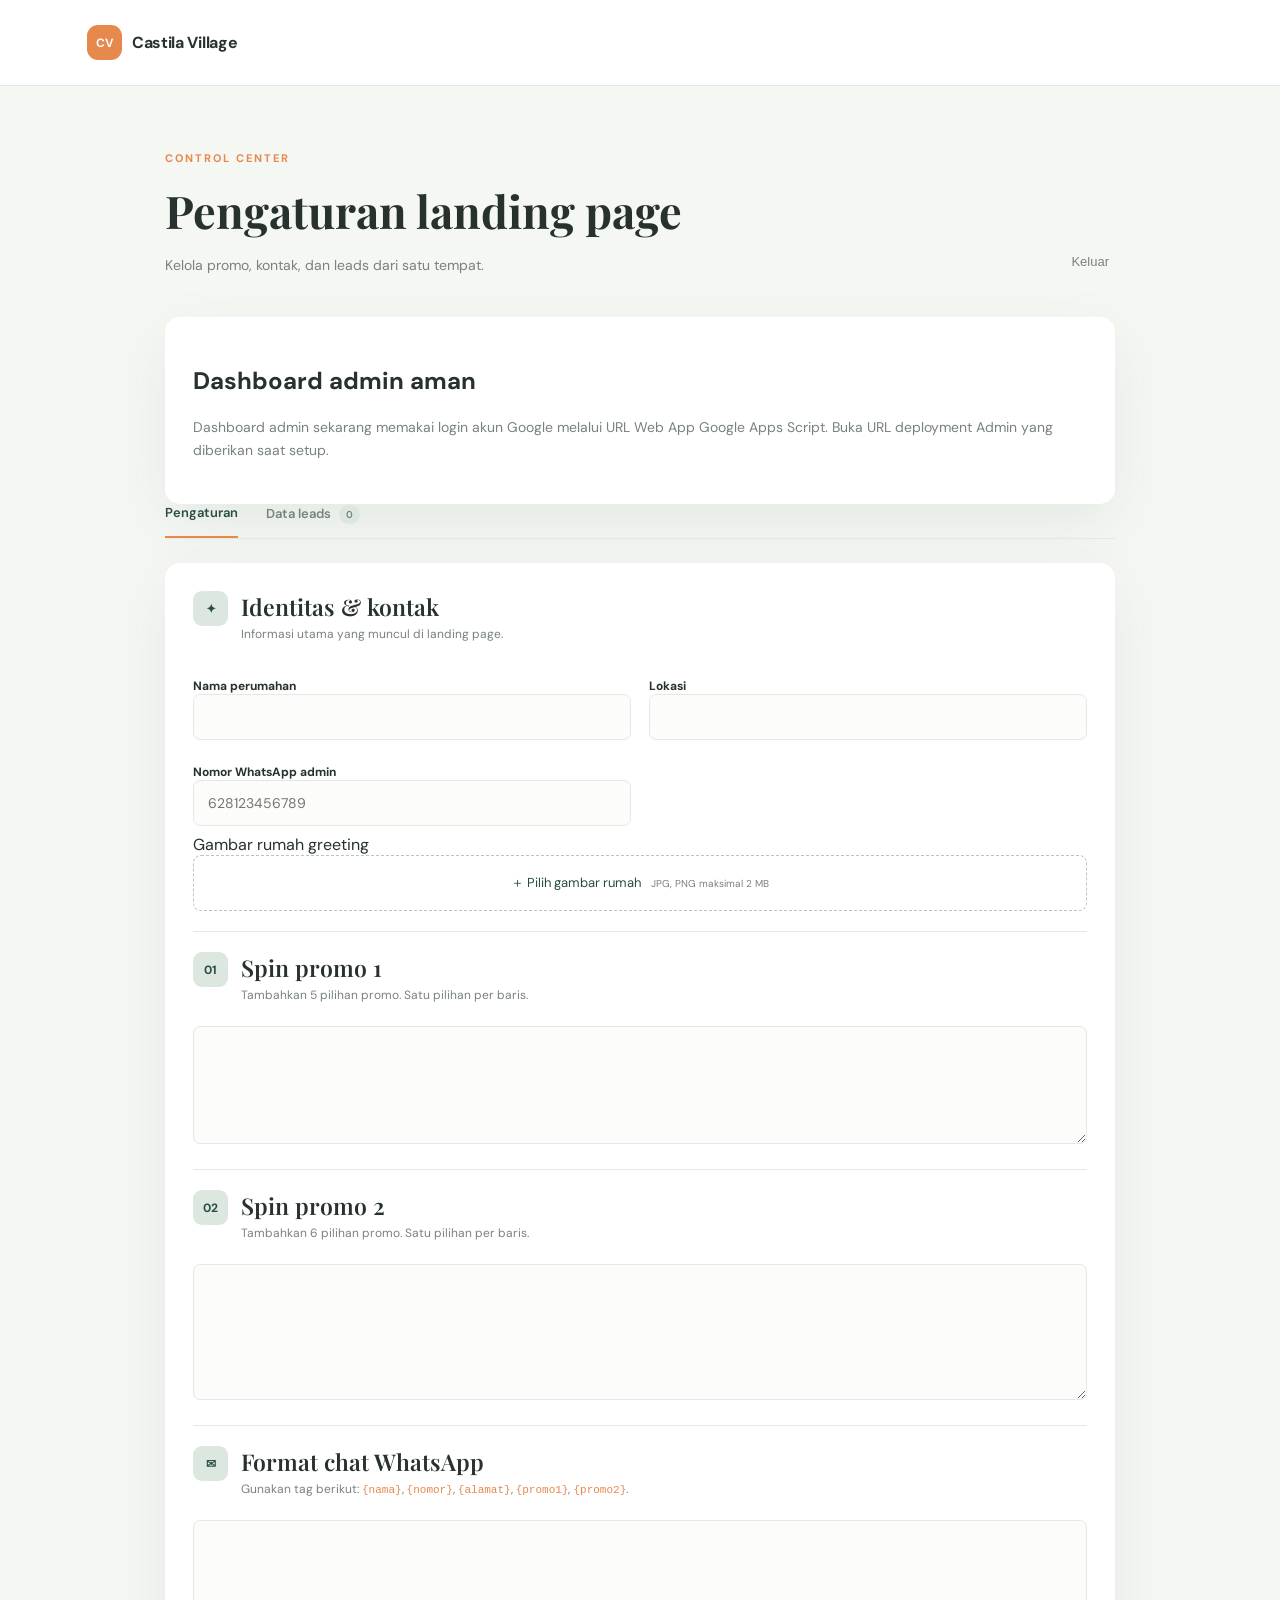
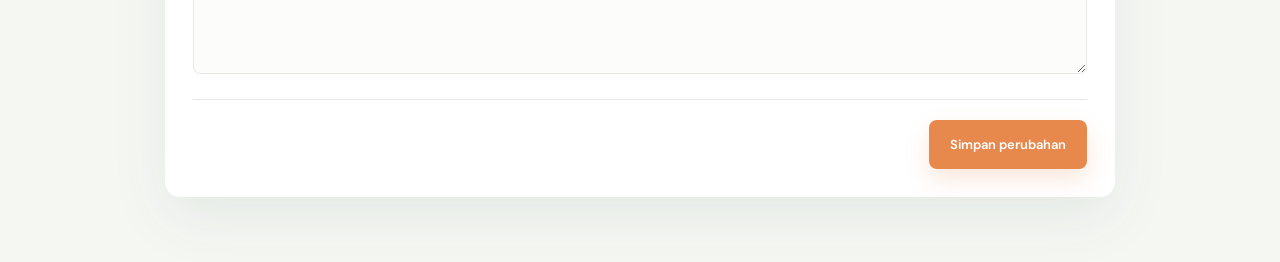
==== admin.html @ 545054b3 "Add files via upload" ====
<!doctype html>
<html lang="id">
<head>
  <meta charset="UTF-8">
  <meta name="viewport" content="width=device-width, initial-scale=1.0">
  <title>Admin | Castila Village</title>
  <link rel="stylesheet" href="styles.css">
</head>
<body class="admin-page">
  <header class="admin-header">
    <a class="brand" href="index.html"><span class="brand-mark">CV</span><span>Castila Village</span></a>
  </header>
  <main class="admin-main">
    <div class="admin-title"><p class="eyebrow">Control center</p><h1>Pengaturan landing page</h1><p class="muted">Kelola promo, kontak, dan leads dari satu tempat.</p><button class="admin-link" id="logout" type="button">Keluar</button></div>
    <section class="admin-panel login-panel" id="loginPanel"><h2>Dashboard admin aman</h2><p class="muted">Dashboard admin sekarang memakai login akun Google melalui URL Web App Google Apps Script. Buka URL deployment Admin yang diberikan saat setup.</p></section>
    <div class="admin-tabs" id="adminContent"><button class="tab active" data-tab="settings">Pengaturan</button><button class="tab" data-tab="leads">Data leads <span id="leadCount">0</span></button></div>
    <section class="admin-panel tab-content active" id="settings">
      <form id="settingsForm">
        <div class="admin-block"><div class="block-heading"><span class="block-icon">✦</span><div><h2>Identitas & kontak</h2><p>Informasi utama yang muncul di landing page.</p></div></div>
          <div class="field-grid"><label>Nama perumahan<input id="settingName" required></label><label>Lokasi<input id="settingLocation" required></label><label>Nomor WhatsApp admin<input id="settingPhone" type="tel" required placeholder="628123456789"></label></div>
          <label class="upload-field">Gambar rumah greeting<input id="imageUpload" type="file" accept="image/*"><span class="upload-box">＋ Pilih gambar rumah <small>JPG, PNG maksimal 2 MB</small></span></label>
          <div class="image-preview" id="imagePreview"></div>
        </div>
        <div class="admin-block"><div class="block-heading"><span class="block-icon">01</span><div><h2>Spin promo 1</h2><p>Tambahkan 5 pilihan promo. Satu pilihan per baris.</p></div></div><textarea id="promos1" rows="5" required></textarea></div>
        <div class="admin-block"><div class="block-heading"><span class="block-icon">02</span><div><h2>Spin promo 2</h2><p>Tambahkan 6 pilihan promo. Satu pilihan per baris.</p></div></div><textarea id="promos2" rows="6" required></textarea></div>
        <div class="admin-block"><div class="block-heading"><span class="block-icon">✉</span><div><h2>Format chat WhatsApp</h2><p>Gunakan tag berikut: <code>{nama}</code>, <code>{nomor}</code>, <code>{alamat}</code>, <code>{promo1}</code>, <code>{promo2}</code>.</p></div></div><textarea id="chatTemplate" rows="7" required></textarea></div>
        <div class="save-row"><p class="save-status" id="saveStatus"></p><button class="primary-button" type="submit">Simpan perubahan</button></div>
      </form>
    </section>
    <section class="admin-panel tab-content" id="leads">
      <div class="leads-heading"><div><h2>Data leads masuk</h2><p class="muted">Data tersimpan terpusat di sheet Leads.</p></div><button class="secondary-button" id="exportCsv">Buka Spreadsheet</button></div>
      <div class="table-wrap"><table><thead><tr><th>Waktu</th><th>Nama</th><th>WhatsApp</th><th>Domisili</th><th>Promo</th></tr></thead><tbody id="leadsBody"></tbody></table><div class="empty-state" id="emptyLeads">Belum ada data leads.</div></div>
    </section>
  </main>
</body>
</html>
---- styles.css ----
@import url('https://fonts.googleapis.com/css2?family=DM+Sans:wght@400;500;600;700&family=Playfair+Display:ital,wght@0,600;0,700;1,600;1,700&display=swap');
:root{--ink:#27312e;--muted:#78827e;--cream:#f8f6f1;--paper:#fff;--green:#294d43;--sage:#dce8df;--orange:#e7884d;--line:#e5e8e3;--shadow:0 20px 60px #294d4314}*{box-sizing:border-box}html{scroll-behavior:smooth}body{margin:0;color:var(--ink);background:var(--cream);font-family:'DM Sans',sans-serif}a{text-decoration:none;color:inherit}.hero{min-height:730px;position:relative;overflow:hidden;background:#e7eee8;padding:25px 6.8%}.topbar,.admin-header{display:flex;justify-content:space-between;align-items:center;position:relative;z-index:2}.brand{display:flex;align-items:center;gap:10px;font-weight:700;letter-spacing:-.02em}.brand-mark{display:grid;place-items:center;width:35px;height:35px;border-radius:11px;background:var(--orange);color:white;font-size:12px}.admin-link{font-size:13px;color:var(--muted);border-bottom:1px solid #abb8b1;padding-bottom:3px}.hero-content{position:relative;z-index:1;max-width:580px;padding:128px 0 70px}.eyebrow{margin:0 0 15px;text-transform:uppercase;letter-spacing:.18em;color:var(--orange);font-size:11px;font-weight:700}.hero h1{font:700 clamp(50px,7vw,92px)/.95 'Playfair Display',serif;letter-spacing:-.06em;margin:0 0 20px;color:var(--green)}.location{font-size:15px;font-weight:600;margin:0 0 22px}.pin{color:var(--orange);font-size:22px}.hero-copy{max-width:390px;color:var(--muted);line-height:1.7;font-size:15px}.primary-button,.secondary-button{display:inline-flex;justify-content:center;align-items:center;gap:18px;border:0;cursor:pointer;font:600 13px 'DM Sans',sans-serif;border-radius:8px;transition:.2s}.primary-button{background:var(--orange);color:#fff;padding:16px 21px;box-shadow:0 10px 25px #e7884d33}.primary-button:hover{transform:translateY(-2px);background:#d9773c}.hero .primary-button{margin-top:22px}.hero-image{position:absolute;right:-4%;bottom:-17%;width:57%;height:84%;border-radius:50% 50% 0 0;background:linear-gradient(130deg,#aec6b5,#739786 45%,#325b4e);box-shadow:inset 0 -120px 150px #193a3033;overflow:hidden}.hero-image:after{content:'Gambar rumah kamu';position:absolute;inset:48% 0 0;text-align:center;color:#ffffff77;font-size:13px}.hero-glow{position:absolute;right:39%;bottom:4%;height:280px;width:280px;border-radius:50%;background:#f6c79666;filter:blur(20px)}.section{padding:100px 6.8%}.section-heading{text-align:center;max-width:600px;margin:0 auto 55px}.section h2,.form-intro h2{font:700 clamp(36px,4vw,58px)/1.05 'Playfair Display',serif;letter-spacing:-.04em;margin:0 0 16px}.section h2 em,.form-intro em{color:var(--orange);font-style:italic}.muted{color:var(--muted);line-height:1.65;font-size:14px}.spin-grid{display:grid;grid-template-columns:repeat(2,minmax(0,1fr));gap:22px;max-width:1060px;margin:auto}.spin-card{background:var(--paper);border-radius:20px;padding:32px;position:relative;box-shadow:var(--shadow);text-align:center;overflow:hidden}.accent-card{background:var(--green);color:#fff}.card-number{position:absolute;right:28px;top:25px;font:italic 600 23px 'Playfair Display';color:#bdcfc2}.accent-card .card-number{color:#7a9c8f}.card-kicker{color:var(--orange);font-size:11px;text-transform:uppercase;font-weight:700;letter-spacing:.16em;margin:0 0 12px}.spin-card h3{font:600 25px 'Playfair Display';margin:0}.wheel-wrap{height:250px;width:250px;margin:24px auto 20px;position:relative}.wheel{width:100%;height:100%;border-radius:50%;border:9px solid #fff;box-shadow:0 12px 25px #294d4326;background:conic-gradient(#efaa70 0 20%,#769b89 20% 40%,#d9e5da 40% 60%,#d98255 60% 80%,#527b6c 80% 100%);transition:transform 3.5s cubic-bezier(.12,.8,.22,1);position:relative}.wheel:after{content:'';position:absolute;inset:24%;border:2px dashed #ffffff99;border-radius:50%}.accent-card .wheel{background:conic-gradient(#ed9b63 0 16.6%,#769b89 16.6% 33.2%,#d9e5da 33.2% 49.8%,#d98255 49.8% 66.4%,#527b6c 66.4% 83%,#e8bd7b 83% 100%)}.wheel-center{position:absolute;z-index:1;inset:36%;border-radius:50%;display:grid;place-items:center;background:#fff;color:var(--green);font-size:10px;font-weight:700;letter-spacing:.1em}.wheel-pointer{position:absolute;z-index:2;top:-8px;left:calc(50% - 12px);font-size:25px;color:var(--orange)}.secondary-button{background:transparent;color:var(--green);border:1px solid #b7c5bb;padding:13px 20px}.accent-card .secondary-button{color:#fff;border-color:#78948a}.secondary-button:hover{background:var(--sage)}.result-text{font-size:12px;color:var(--muted);margin:15px 0 0;min-height:18px}.accent-card .result-text{color:#b4c9bd}.form-section{background:#eef2ed;display:grid;grid-template-columns:1fr 1fr;gap:90px;align-items:start;padding-top:120px;padding-bottom:120px}.form-intro{max-width:460px;padding-left:8%}.trust-list{display:grid;gap:12px;margin-top:35px;color:var(--green);font-size:13px;font-weight:600}.lead-form{background:#fff;border-radius:18px;padding:34px;max-width:490px;box-shadow:var(--shadow)}.selected-promos{background:#f4f7f3;padding:16px;border-radius:10px;margin-bottom:25px}.selected-label{display:block;color:var(--muted);font-size:11px;text-transform:uppercase;letter-spacing:.1em;margin-bottom:9px}.selected-promos div{display:grid;gap:6px;color:var(--green);font-size:13px;font-weight:600}.lead-form label,.field-grid label{display:block;font-size:12px;font-weight:700;margin:16px 0 8px}.lead-form label span{color:var(--orange)}input,textarea{width:100%;border:1px solid var(--line);border-radius:7px;padding:13px 14px;font:14px 'DM Sans',sans-serif;color:var(--ink);outline:0;background:#fcfdfb}input:focus,textarea:focus{border-color:var(--orange);box-shadow:0 0 0 3px #e7884d1c}textarea{resize:vertical}.full-width{width:100%;margin-top:24px}.form-note{text-align:center;color:#9ba49e;font-size:10px;line-height:1.5}.form-message{font-size:12px;text-align:center;color:#c75235;min-height:14px}footer{padding:25px 6.8%;display:flex;justify-content:space-between;color:#9aa49d;font-size:11px}.admin-page{background:#f5f7f3}.admin-header{padding:25px 6.8%;background:#fff;border-bottom:1px solid var(--line)}.admin-main{max-width:1000px;margin:0 auto;padding:65px 25px}.admin-title{margin-bottom:40px}.admin-title h1{font:700 45px 'Playfair Display';margin:0 0 10px}.admin-title{position:relative}.admin-title>#logout{position:absolute;right:0;bottom:5px;border:0;background:none;cursor:pointer}.admin-tabs{display:flex;gap:28px;border-bottom:1px solid var(--line);margin-bottom:24px}.tab{background:none;border:0;padding:0 0 15px;font:600 13px 'DM Sans';color:var(--muted);cursor:pointer}.tab.active{color:var(--green);border-bottom:2px solid var(--orange)}.tab span{background:var(--sage);border-radius:10px;padding:3px 7px;margin-left:5px;font-size:10px}.tab-content{display:none}.tab-content.active{display:block}.admin-panel{background:#fff;border-radius:15px;padding:28px;box-shadow:var(--shadow)}.admin-block{padding:20px 0;border-bottom:1px solid var(--line)}.admin-block:first-child{padding-top:0}.admin-block:last-of-type{border-bottom:0}.block-heading{display:flex;gap:13px;align-items:flex-start;margin-bottom:20px}.block-heading h2,.leads-heading h2{margin:0;font:600 23px 'Playfair Display'}.block-heading p{margin:4px 0 0;font-size:12px;color:var(--muted)}.block-icon{display:grid;place-items:center;background:var(--sage);color:var(--green);min-width:35px;height:35px;border-radius:9px;font-size:12px;font-weight:700}.field-grid{display:grid;grid-template-columns:1fr 1fr;gap:0 18px}.field-grid small{font-size:10px;color:var(--muted);font-weight:400}code{color:var(--orange);font-size:11px}.admin-block textarea{margin-top:3px;min-height:100px}.upload-field{cursor:pointer!important}.upload-field input{display:none}.upload-box{display:flex;align-items:center;justify-content:center;gap:10px;border:1px dashed #b6c8ba;border-radius:8px;padding:18px;color:var(--green);font-size:13px}.upload-box small{color:var(--muted);font-size:10px}.image-preview{margin-top:10px;border-radius:8px;height:130px;background-size:cover;background-position:center;display:none}.save-row{display:flex;align-items:center;justify-content:flex-end;gap:18px;padding-top:20px}.save-status{font-size:12px;color:#5b866a}.leads-heading{display:flex;justify-content:space-between;align-items:center;margin-bottom:25px}.table-wrap{overflow-x:auto}table{width:100%;border-collapse:collapse;font-size:12px}th{text-align:left;color:var(--muted);font-size:10px;text-transform:uppercase;letter-spacing:.08em}th,td{padding:13px 10px;border-bottom:1px solid var(--line);vertical-align:top}.empty-state{text-align:center;color:var(--muted);font-size:13px;padding:40px}.empty-state.hidden{display:none}@media(max-width:760px){.hero{min-height:850px}.hero-content{padding-top:90px}.hero-image{width:100%;height:43%;right:-15%;bottom:0}.hero-glow{right:20%;bottom:22%}.spin-grid,.form-section{grid-template-columns:1fr}.section{padding:75px 6%}.form-section{gap:40px}.form-intro{padding-left:0}.field-grid{grid-template-columns:1fr}.admin-main{padding:45px 16px}.admin-panel{padding:20px}.save-row{align-items:stretch;flex-direction:column-reverse}.save-row .primary-button{width:100%}footer{padding:22px 6%;}.hero h1{font-size:58px}.wheel-wrap{width:220px;height:220px}}
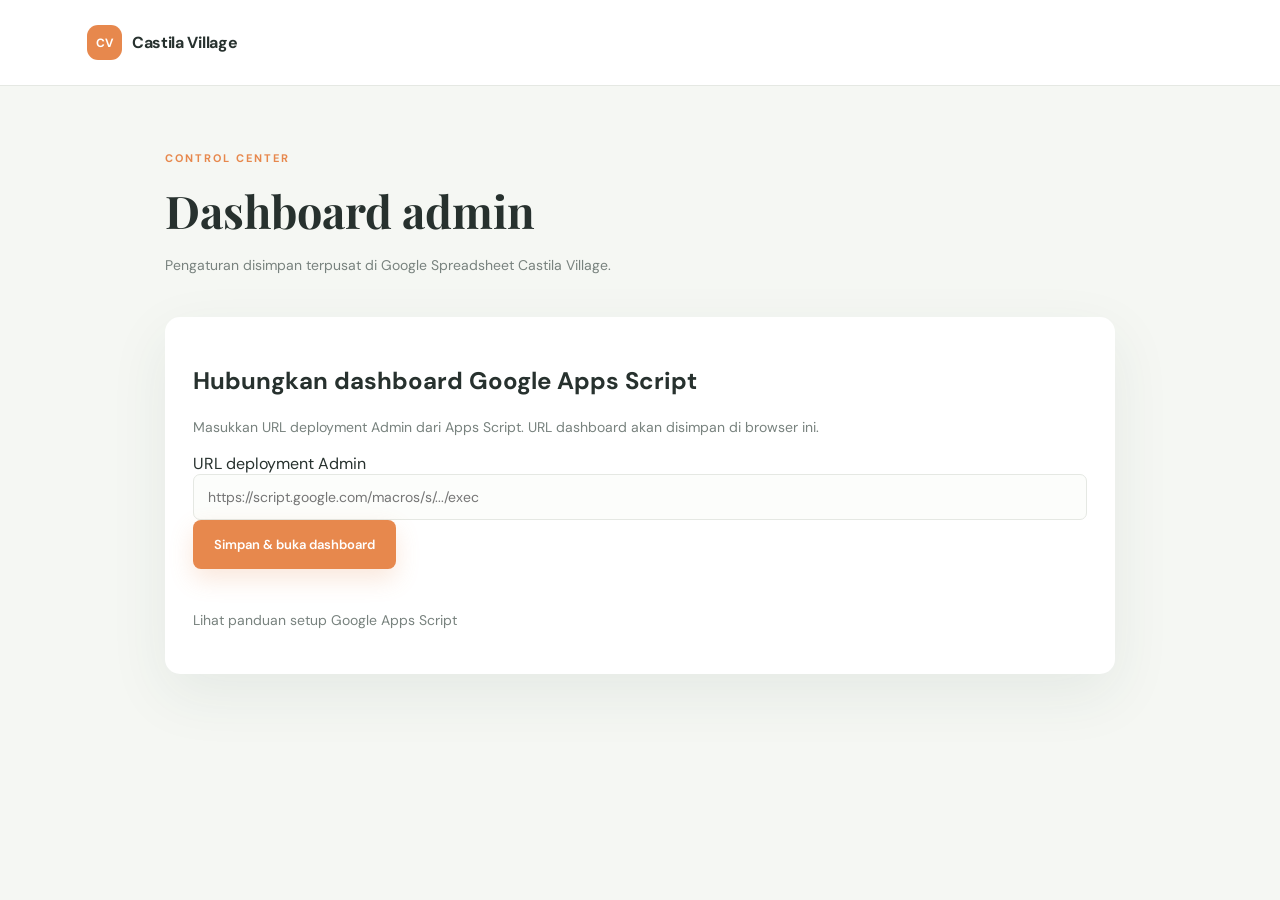
==== commit 3440d4a9: "Add files via upload" ====
--- a/admin.html
+++ b/admin.html
@@ -11,26 +11,23 @@
     <a class="brand" href="index.html"><span class="brand-mark">CV</span><span>Castila Village</span></a>
   </header>
   <main class="admin-main">
-    <div class="admin-title"><p class="eyebrow">Control center</p><h1>Pengaturan landing page</h1><p class="muted">Kelola promo, kontak, dan leads dari satu tempat.</p><button class="admin-link" id="logout" type="button">Keluar</button></div>
-    <section class="admin-panel login-panel" id="loginPanel"><h2>Dashboard admin aman</h2><p class="muted">Dashboard admin sekarang memakai login akun Google melalui URL Web App Google Apps Script. Buka URL deployment Admin yang diberikan saat setup.</p></section>
-    <div class="admin-tabs" id="adminContent"><button class="tab active" data-tab="settings">Pengaturan</button><button class="tab" data-tab="leads">Data leads <span id="leadCount">0</span></button></div>
-    <section class="admin-panel tab-content active" id="settings">
-      <form id="settingsForm">
-        <div class="admin-block"><div class="block-heading"><span class="block-icon">✦</span><div><h2>Identitas & kontak</h2><p>Informasi utama yang muncul di landing page.</p></div></div>
-          <div class="field-grid"><label>Nama perumahan<input id="settingName" required></label><label>Lokasi<input id="settingLocation" required></label><label>Nomor WhatsApp admin<input id="settingPhone" type="tel" required placeholder="628123456789"></label></div>
-          <label class="upload-field">Gambar rumah greeting<input id="imageUpload" type="file" accept="image/*"><span class="upload-box">＋ Pilih gambar rumah <small>JPG, PNG maksimal 2 MB</small></span></label>
-          <div class="image-preview" id="imagePreview"></div>
-        </div>
-        <div class="admin-block"><div class="block-heading"><span class="block-icon">01</span><div><h2>Spin promo 1</h2><p>Tambahkan 5 pilihan promo. Satu pilihan per baris.</p></div></div><textarea id="promos1" rows="5" required></textarea></div>
-        <div class="admin-block"><div class="block-heading"><span class="block-icon">02</span><div><h2>Spin promo 2</h2><p>Tambahkan 6 pilihan promo. Satu pilihan per baris.</p></div></div><textarea id="promos2" rows="6" required></textarea></div>
-        <div class="admin-block"><div class="block-heading"><span class="block-icon">✉</span><div><h2>Format chat WhatsApp</h2><p>Gunakan tag berikut: <code>{nama}</code>, <code>{nomor}</code>, <code>{alamat}</code>, <code>{promo1}</code>, <code>{promo2}</code>.</p></div></div><textarea id="chatTemplate" rows="7" required></textarea></div>
-        <div class="save-row"><p class="save-status" id="saveStatus"></p><button class="primary-button" type="submit">Simpan perubahan</button></div>
+    <div class="admin-title">
+      <p class="eyebrow">Control center</p>
+      <h1>Dashboard admin</h1>
+      <p class="muted">Pengaturan disimpan terpusat di Google Spreadsheet Castila Village.</p>
+    </div>
+    <section class="admin-panel">
+      <h2>Hubungkan dashboard Google Apps Script</h2>
+      <p class="muted">Masukkan URL deployment Admin dari Apps Script. URL dashboard akan disimpan di browser ini.</p>
+      <form id="adminUrlForm">
+        <label for="adminUrl">URL deployment Admin</label>
+        <input id="adminUrl" type="url" autocomplete="url" placeholder="https://script.google.com/macros/s/.../exec" required>
+        <button class="primary-button" type="submit">Simpan & buka dashboard</button>
+        <p class="form-message" id="adminUrlMessage" role="alert"></p>
       </form>
-    </section>
-    <section class="admin-panel tab-content" id="leads">
-      <div class="leads-heading"><div><h2>Data leads masuk</h2><p class="muted">Data tersimpan terpusat di sheet Leads.</p></div><button class="secondary-button" id="exportCsv">Buka Spreadsheet</button></div>
-      <div class="table-wrap"><table><thead><tr><th>Waktu</th><th>Nama</th><th>WhatsApp</th><th>Domisili</th><th>Promo</th></tr></thead><tbody id="leadsBody"></tbody></table><div class="empty-state" id="emptyLeads">Belum ada data leads.</div></div>
+      <p class="muted"><a href="SETUP-GOOGLE.md">Lihat panduan setup Google Apps Script</a></p>
     </section>
   </main>
+  <script type="module" src="admin.js?v=20261001-3"></script>
 </body>
 </html>
--- a/styles.css
+++ b/styles.css
@@ -1,2 +1,2 @@
 @import url('https://fonts.googleapis.com/css2?family=DM+Sans:wght@400;500;600;700&family=Playfair+Display:ital,wght@0,600;0,700;1,600;1,700&display=swap');
-:root{--ink:#27312e;--muted:#78827e;--cream:#f8f6f1;--paper:#fff;--green:#294d43;--sage:#dce8df;--orange:#e7884d;--line:#e5e8e3;--shadow:0 20px 60px #294d4314}*{box-sizing:border-box}html{scroll-behavior:smooth}body{margin:0;color:var(--ink);background:var(--cream);font-family:'DM Sans',sans-serif}a{text-decoration:none;color:inherit}.hero{min-height:730px;position:relative;overflow:hidden;background:#e7eee8;padding:25px 6.8%}.topbar,.admin-header{display:flex;justify-content:space-between;align-items:center;position:relative;z-index:2}.brand{display:flex;align-items:center;gap:10px;font-weight:700;letter-spacing:-.02em}.brand-mark{display:grid;place-items:center;width:35px;height:35px;border-radius:11px;background:var(--orange);color:white;font-size:12px}.admin-link{font-size:13px;color:var(--muted);border-bottom:1px solid #abb8b1;padding-bottom:3px}.hero-content{position:relative;z-index:1;max-width:580px;padding:128px 0 70px}.eyebrow{margin:0 0 15px;text-transform:uppercase;letter-spacing:.18em;color:var(--orange);font-size:11px;font-weight:700}.hero h1{font:700 clamp(50px,7vw,92px)/.95 'Playfair Display',serif;letter-spacing:-.06em;margin:0 0 20px;color:var(--green)}.location{font-size:15px;font-weight:600;margin:0 0 22px}.pin{color:var(--orange);font-size:22px}.hero-copy{max-width:390px;color:var(--muted);line-height:1.7;font-size:15px}.primary-button,.secondary-button{display:inline-flex;justify-content:center;align-items:center;gap:18px;border:0;cursor:pointer;font:600 13px 'DM Sans',sans-serif;border-radius:8px;transition:.2s}.primary-button{background:var(--orange);color:#fff;padding:16px 21px;box-shadow:0 10px 25px #e7884d33}.primary-button:hover{transform:translateY(-2px);background:#d9773c}.hero .primary-button{margin-top:22px}.hero-image{position:absolute;right:-4%;bottom:-17%;width:57%;height:84%;border-radius:50% 50% 0 0;background:linear-gradient(130deg,#aec6b5,#739786 45%,#325b4e);box-shadow:inset 0 -120px 150px #193a3033;overflow:hidden}.hero-image:after{content:'Gambar rumah kamu';position:absolute;inset:48% 0 0;text-align:center;color:#ffffff77;font-size:13px}.hero-glow{position:absolute;right:39%;bottom:4%;height:280px;width:280px;border-radius:50%;background:#f6c79666;filter:blur(20px)}.section{padding:100px 6.8%}.section-heading{text-align:center;max-width:600px;margin:0 auto 55px}.section h2,.form-intro h2{font:700 clamp(36px,4vw,58px)/1.05 'Playfair Display',serif;letter-spacing:-.04em;margin:0 0 16px}.section h2 em,.form-intro em{color:var(--orange);font-style:italic}.muted{color:var(--muted);line-height:1.65;font-size:14px}.spin-grid{display:grid;grid-template-columns:repeat(2,minmax(0,1fr));gap:22px;max-width:1060px;margin:auto}.spin-card{background:var(--paper);border-radius:20px;padding:32px;position:relative;box-shadow:var(--shadow);text-align:center;overflow:hidden}.accent-card{background:var(--green);color:#fff}.card-number{position:absolute;right:28px;top:25px;font:italic 600 23px 'Playfair Display';color:#bdcfc2}.accent-card .card-number{color:#7a9c8f}.card-kicker{color:var(--orange);font-size:11px;text-transform:uppercase;font-weight:700;letter-spacing:.16em;margin:0 0 12px}.spin-card h3{font:600 25px 'Playfair Display';margin:0}.wheel-wrap{height:250px;width:250px;margin:24px auto 20px;position:relative}.wheel{width:100%;height:100%;border-radius:50%;border:9px solid #fff;box-shadow:0 12px 25px #294d4326;background:conic-gradient(#efaa70 0 20%,#769b89 20% 40%,#d9e5da 40% 60%,#d98255 60% 80%,#527b6c 80% 100%);transition:transform 3.5s cubic-bezier(.12,.8,.22,1);position:relative}.wheel:after{content:'';position:absolute;inset:24%;border:2px dashed #ffffff99;border-radius:50%}.accent-card .wheel{background:conic-gradient(#ed9b63 0 16.6%,#769b89 16.6% 33.2%,#d9e5da 33.2% 49.8%,#d98255 49.8% 66.4%,#527b6c 66.4% 83%,#e8bd7b 83% 100%)}.wheel-center{position:absolute;z-index:1;inset:36%;border-radius:50%;display:grid;place-items:center;background:#fff;color:var(--green);font-size:10px;font-weight:700;letter-spacing:.1em}.wheel-pointer{position:absolute;z-index:2;top:-8px;left:calc(50% - 12px);font-size:25px;color:var(--orange)}.secondary-button{background:transparent;color:var(--green);border:1px solid #b7c5bb;padding:13px 20px}.accent-card .secondary-button{color:#fff;border-color:#78948a}.secondary-button:hover{background:var(--sage)}.result-text{font-size:12px;color:var(--muted);margin:15px 0 0;min-height:18px}.accent-card .result-text{color:#b4c9bd}.form-section{background:#eef2ed;display:grid;grid-template-columns:1fr 1fr;gap:90px;align-items:start;padding-top:120px;padding-bottom:120px}.form-intro{max-width:460px;padding-left:8%}.trust-list{display:grid;gap:12px;margin-top:35px;color:var(--green);font-size:13px;font-weight:600}.lead-form{background:#fff;border-radius:18px;padding:34px;max-width:490px;box-shadow:var(--shadow)}.selected-promos{background:#f4f7f3;padding:16px;border-radius:10px;margin-bottom:25px}.selected-label{display:block;color:var(--muted);font-size:11px;text-transform:uppercase;letter-spacing:.1em;margin-bottom:9px}.selected-promos div{display:grid;gap:6px;color:var(--green);font-size:13px;font-weight:600}.lead-form label,.field-grid label{display:block;font-size:12px;font-weight:700;margin:16px 0 8px}.lead-form label span{color:var(--orange)}input,textarea{width:100%;border:1px solid var(--line);border-radius:7px;padding:13px 14px;font:14px 'DM Sans',sans-serif;color:var(--ink);outline:0;background:#fcfdfb}input:focus,textarea:focus{border-color:var(--orange);box-shadow:0 0 0 3px #e7884d1c}textarea{resize:vertical}.full-width{width:100%;margin-top:24px}.form-note{text-align:center;color:#9ba49e;font-size:10px;line-height:1.5}.form-message{font-size:12px;text-align:center;color:#c75235;min-height:14px}footer{padding:25px 6.8%;display:flex;justify-content:space-between;color:#9aa49d;font-size:11px}.admin-page{background:#f5f7f3}.admin-header{padding:25px 6.8%;background:#fff;border-bottom:1px solid var(--line)}.admin-main{max-width:1000px;margin:0 auto;padding:65px 25px}.admin-title{margin-bottom:40px}.admin-title h1{font:700 45px 'Playfair Display';margin:0 0 10px}.admin-title{position:relative}.admin-title>#logout{position:absolute;right:0;bottom:5px;border:0;background:none;cursor:pointer}.admin-tabs{display:flex;gap:28px;border-bottom:1px solid var(--line);margin-bottom:24px}.tab{background:none;border:0;padding:0 0 15px;font:600 13px 'DM Sans';color:var(--muted);cursor:pointer}.tab.active{color:var(--green);border-bottom:2px solid var(--orange)}.tab span{background:var(--sage);border-radius:10px;padding:3px 7px;margin-left:5px;font-size:10px}.tab-content{display:none}.tab-content.active{display:block}.admin-panel{background:#fff;border-radius:15px;padding:28px;box-shadow:var(--shadow)}.admin-block{padding:20px 0;border-bottom:1px solid var(--line)}.admin-block:first-child{padding-top:0}.admin-block:last-of-type{border-bottom:0}.block-heading{display:flex;gap:13px;align-items:flex-start;margin-bottom:20px}.block-heading h2,.leads-heading h2{margin:0;font:600 23px 'Playfair Display'}.block-heading p{margin:4px 0 0;font-size:12px;color:var(--muted)}.block-icon{display:grid;place-items:center;background:var(--sage);color:var(--green);min-width:35px;height:35px;border-radius:9px;font-size:12px;font-weight:700}.field-grid{display:grid;grid-template-columns:1fr 1fr;gap:0 18px}.field-grid small{font-size:10px;color:var(--muted);font-weight:400}code{color:var(--orange);font-size:11px}.admin-block textarea{margin-top:3px;min-height:100px}.upload-field{cursor:pointer!important}.upload-field input{display:none}.upload-box{display:flex;align-items:center;justify-content:center;gap:10px;border:1px dashed #b6c8ba;border-radius:8px;padding:18px;color:var(--green);font-size:13px}.upload-box small{color:var(--muted);font-size:10px}.image-preview{margin-top:10px;border-radius:8px;height:130px;background-size:cover;background-position:center;display:none}.save-row{display:flex;align-items:center;justify-content:flex-end;gap:18px;padding-top:20px}.save-status{font-size:12px;color:#5b866a}.leads-heading{display:flex;justify-content:space-between;align-items:center;margin-bottom:25px}.table-wrap{overflow-x:auto}table{width:100%;border-collapse:collapse;font-size:12px}th{text-align:left;color:var(--muted);font-size:10px;text-transform:uppercase;letter-spacing:.08em}th,td{padding:13px 10px;border-bottom:1px solid var(--line);vertical-align:top}.empty-state{text-align:center;color:var(--muted);font-size:13px;padding:40px}.empty-state.hidden{display:none}@media(max-width:760px){.hero{min-height:850px}.hero-content{padding-top:90px}.hero-image{width:100%;height:43%;right:-15%;bottom:0}.hero-glow{right:20%;bottom:22%}.spin-grid,.form-section{grid-template-columns:1fr}.section{padding:75px 6%}.form-section{gap:40px}.form-intro{padding-left:0}.field-grid{grid-template-columns:1fr}.admin-main{padding:45px 16px}.admin-panel{padding:20px}.save-row{align-items:stretch;flex-direction:column-reverse}.save-row .primary-button{width:100%}footer{padding:22px 6%;}.hero h1{font-size:58px}.wheel-wrap{width:220px;height:220px}}
+:root{--ink:#27312e;--muted:#78827e;--cream:#f8f6f1;--paper:#fff;--green:#294d43;--sage:#dce8df;--orange:#e7884d;--line:#e5e8e3;--shadow:0 20px 60px #294d4314}*{box-sizing:border-box}html{scroll-behavior:smooth}body{margin:0;color:var(--ink);background:var(--cream);font-family:'DM Sans',sans-serif}a{text-decoration:none;color:inherit}.hero{min-height:730px;position:relative;overflow:hidden;background:#e7eee8;padding:25px 6.8%}.topbar,.admin-header{display:flex;justify-content:space-between;align-items:center;position:relative;z-index:2}.brand{display:flex;align-items:center;gap:10px;font-weight:700;letter-spacing:-.02em}.brand-mark{display:grid;place-items:center;width:35px;height:35px;border-radius:11px;background:var(--orange);color:white;font-size:12px}.admin-link{font-size:13px;color:var(--muted);border-bottom:1px solid #abb8b1;padding-bottom:3px}.hero-content{position:relative;z-index:1;max-width:580px;padding:128px 0 70px}.eyebrow{margin:0 0 15px;text-transform:uppercase;letter-spacing:.18em;color:var(--orange);font-size:11px;font-weight:700}.hero h1{font:700 clamp(50px,7vw,92px)/.95 'Playfair Display',serif;letter-spacing:-.06em;margin:0 0 20px;color:var(--green)}.location{font-size:15px;font-weight:600;margin:0 0 22px}.pin{color:var(--orange);font-size:22px}.hero-copy{max-width:390px;color:var(--muted);line-height:1.7;font-size:15px}.primary-button,.secondary-button{display:inline-flex;justify-content:center;align-items:center;gap:18px;border:0;cursor:pointer;font:600 13px 'DM Sans',sans-serif;border-radius:8px;transition:.2s}.primary-button{background:var(--orange);color:#fff;padding:16px 21px;box-shadow:0 10px 25px #e7884d33}.primary-button:hover{transform:translateY(-2px);background:#d9773c}.hero .primary-button{margin-top:22px}.hero-image{position:absolute;right:-4%;bottom:-17%;width:57%;height:84%;border-radius:50% 50% 0 0;background:linear-gradient(130deg,#aec6b5,#739786 45%,#325b4e) center/cover no-repeat;box-shadow:inset 0 -120px 150px #193a3033;overflow:hidden}.hero-image:after{content:'';display:none}.hero-glow{position:absolute;right:39%;bottom:4%;height:280px;width:280px;border-radius:50%;background:#f6c79666;filter:blur(20px)}.section{padding:100px 6.8%}.section-heading{text-align:center;max-width:600px;margin:0 auto 55px}.section h2,.form-intro h2{font:700 clamp(36px,4vw,58px)/1.05 'Playfair Display',serif;letter-spacing:-.04em;margin:0 0 16px}.section h2 em,.form-intro em{color:var(--orange);font-style:italic}.muted{color:var(--muted);line-height:1.65;font-size:14px}.spin-grid{display:grid;grid-template-columns:repeat(2,minmax(0,1fr));gap:22px;max-width:1060px;margin:auto}.spin-card{background:var(--paper);border-radius:20px;padding:32px;position:relative;box-shadow:var(--shadow);text-align:center;overflow:hidden}.accent-card{background:var(--green);color:#fff}.card-number{position:absolute;right:28px;top:25px;font:italic 600 23px 'Playfair Display';color:#bdcfc2}.accent-card .card-number{color:#7a9c8f}.card-kicker{color:var(--orange);font-size:11px;text-transform:uppercase;font-weight:700;letter-spacing:.16em;margin:0 0 12px}.spin-card h3{font:600 25px 'Playfair Display';margin:0}.wheel-wrap{height:250px;width:250px;margin:24px auto 20px;position:relative}.wheel{width:100%;height:100%;border-radius:50%;border:9px solid #fff;box-shadow:0 12px 25px #294d4326;background:conic-gradient(#efaa70 0 20%,#769b89 20% 40%,#d9e5da 40% 60%,#d98255 60% 80%,#527b6c 80% 100%);transition:transform 3.5s cubic-bezier(.12,.8,.22,1);position:relative}.wheel:after{content:'';position:absolute;inset:24%;border:2px dashed #ffffff99;border-radius:50%}.accent-card .wheel{background:conic-gradient(#ed9b63 0 16.6%,#769b89 16.6% 33.2%,#d9e5da 33.2% 49.8%,#d98255 49.8% 66.4%,#527b6c 66.4% 83%,#e8bd7b 83% 100%)}.wheel-center{position:absolute;z-index:1;inset:36%;border-radius:50%;display:grid;place-items:center;background:#fff;color:var(--green);font-size:10px;font-weight:700;letter-spacing:.1em}.wheel-pointer{position:absolute;z-index:2;top:-8px;left:calc(50% - 12px);font-size:25px;color:var(--orange)}.secondary-button{background:transparent;color:var(--green);border:1px solid #b7c5bb;padding:13px 20px}.accent-card .secondary-button{color:#fff;border-color:#78948a}.secondary-button:hover{background:var(--sage)}.result-text{font-size:12px;color:var(--muted);margin:15px 0 0;min-height:18px}.accent-card .result-text{color:#b4c9bd}.form-section{background:#eef2ed;display:grid;grid-template-columns:1fr 1fr;gap:90px;align-items:start;padding-top:120px;padding-bottom:120px}.form-intro{max-width:460px;padding-left:8%}.trust-list{display:grid;gap:12px;margin-top:35px;color:var(--green);font-size:13px;font-weight:600}.lead-form{background:#fff;border-radius:18px;padding:34px;max-width:490px;box-shadow:var(--shadow)}.selected-promos{background:#f4f7f3;padding:16px;border-radius:10px;margin-bottom:25px}.selected-label{display:block;color:var(--muted);font-size:11px;text-transform:uppercase;letter-spacing:.1em;margin-bottom:9px}.selected-promos div{display:grid;gap:6px;color:var(--green);font-size:13px;font-weight:600}.lead-form label,.field-grid label{display:block;font-size:12px;font-weight:700;margin:16px 0 8px}.lead-form label span{color:var(--orange)}input,textarea{width:100%;border:1px solid var(--line);border-radius:7px;padding:13px 14px;font:14px 'DM Sans',sans-serif;color:var(--ink);outline:0;background:#fcfdfb}input:focus,textarea:focus{border-color:var(--orange);box-shadow:0 0 0 3px #e7884d1c}textarea{resize:vertical}.full-width{width:100%;margin-top:24px}.form-note{text-align:center;color:#9ba49e;font-size:10px;line-height:1.5}.form-message{font-size:12px;text-align:center;color:#c75235;min-height:14px}footer{padding:25px 6.8%;display:flex;justify-content:space-between;color:#9aa49d;font-size:11px}.admin-page{background:#f5f7f3}.admin-header{padding:25px 6.8%;background:#fff;border-bottom:1px solid var(--line)}.admin-main{max-width:1000px;margin:0 auto;padding:65px 25px}.admin-title{margin-bottom:40px}.admin-title h1{font:700 45px 'Playfair Display';margin:0 0 10px}.admin-title{position:relative}.admin-title>#logout{position:absolute;right:0;bottom:5px;border:0;background:none;cursor:pointer}.admin-tabs{display:flex;gap:28px;border-bottom:1px solid var(--line);margin-bottom:24px}.tab{background:none;border:0;padding:0 0 15px;font:600 13px 'DM Sans';color:var(--muted);cursor:pointer}.tab.active{color:var(--green);border-bottom:2px solid var(--orange)}.tab span{background:var(--sage);border-radius:10px;padding:3px 7px;margin-left:5px;font-size:10px}.tab-content{display:none}.tab-content.active{display:block}.admin-panel{background:#fff;border-radius:15px;padding:28px;box-shadow:var(--shadow)}.admin-block{padding:20px 0;border-bottom:1px solid var(--line)}.admin-block:first-child{padding-top:0}.admin-block:last-of-type{border-bottom:0}.block-heading{display:flex;gap:13px;align-items:flex-start;margin-bottom:20px}.block-heading h2,.leads-heading h2{margin:0;font:600 23px 'Playfair Display'}.block-heading p{margin:4px 0 0;font-size:12px;color:var(--muted)}.block-icon{display:grid;place-items:center;background:var(--sage);color:var(--green);min-width:35px;height:35px;border-radius:9px;font-size:12px;font-weight:700}.field-grid{display:grid;grid-template-columns:1fr 1fr;gap:0 18px}.field-grid small{font-size:10px;color:var(--muted);font-weight:400}code{color:var(--orange);font-size:11px}.admin-block textarea{margin-top:3px;min-height:100px}.upload-field{cursor:pointer!important}.upload-field input{display:none}.upload-box{display:flex;align-items:center;justify-content:center;gap:10px;border:1px dashed #b6c8ba;border-radius:8px;padding:18px;color:var(--green);font-size:13px}.upload-box small{color:var(--muted);font-size:10px}.image-preview{margin-top:10px;border-radius:8px;height:130px;background-size:cover;background-position:center;display:none}.save-row{display:flex;align-items:center;justify-content:flex-end;gap:18px;padding-top:20px}.save-status{font-size:12px;color:#5b866a}.leads-heading{display:flex;justify-content:space-between;align-items:center;margin-bottom:25px}.table-wrap{overflow-x:auto}table{width:100%;border-collapse:collapse;font-size:12px}th{text-align:left;color:var(--muted);font-size:10px;text-transform:uppercase;letter-spacing:.08em}th,td{padding:13px 10px;border-bottom:1px solid var(--line);vertical-align:top}.empty-state{text-align:center;color:var(--muted);font-size:13px;padding:40px}.empty-state.hidden{display:none}@media(max-width:760px){.hero{min-height:850px}.hero-content{padding-top:90px}.hero-image{width:100%;height:43%;right:-15%;bottom:0}.hero-glow{right:20%;bottom:22%}.spin-grid,.form-section{grid-template-columns:1fr}.section{padding:75px 6%}.form-section{gap:40px}.form-intro{padding-left:0}.field-grid{grid-template-columns:1fr}.admin-main{padding:45px 16px}.admin-panel{padding:20px}.save-row{align-items:stretch;flex-direction:column-reverse}.save-row .primary-button{width:100%}footer{padding:22px 6%;}.hero h1{font-size:58px}.wheel-wrap{width:220px;height:220px}}.hero-image:after{content:none}.wheel-text-container{position:absolute;inset:0;z-index:1;pointer-events:none}.wheel-text{position:absolute;display:grid;place-items:center;width:44%;min-height:25px;padding:3px 5px;border:1px solid #294d4326;border-radius:999px;background:#ffffffdf;color:#294d43;font:700 8px/1.1 'DM Sans',sans-serif;text-align:center;overflow-wrap:anywhere;transform:translate(-50%,-50%)}.wheel-text span{max-width:100%}
